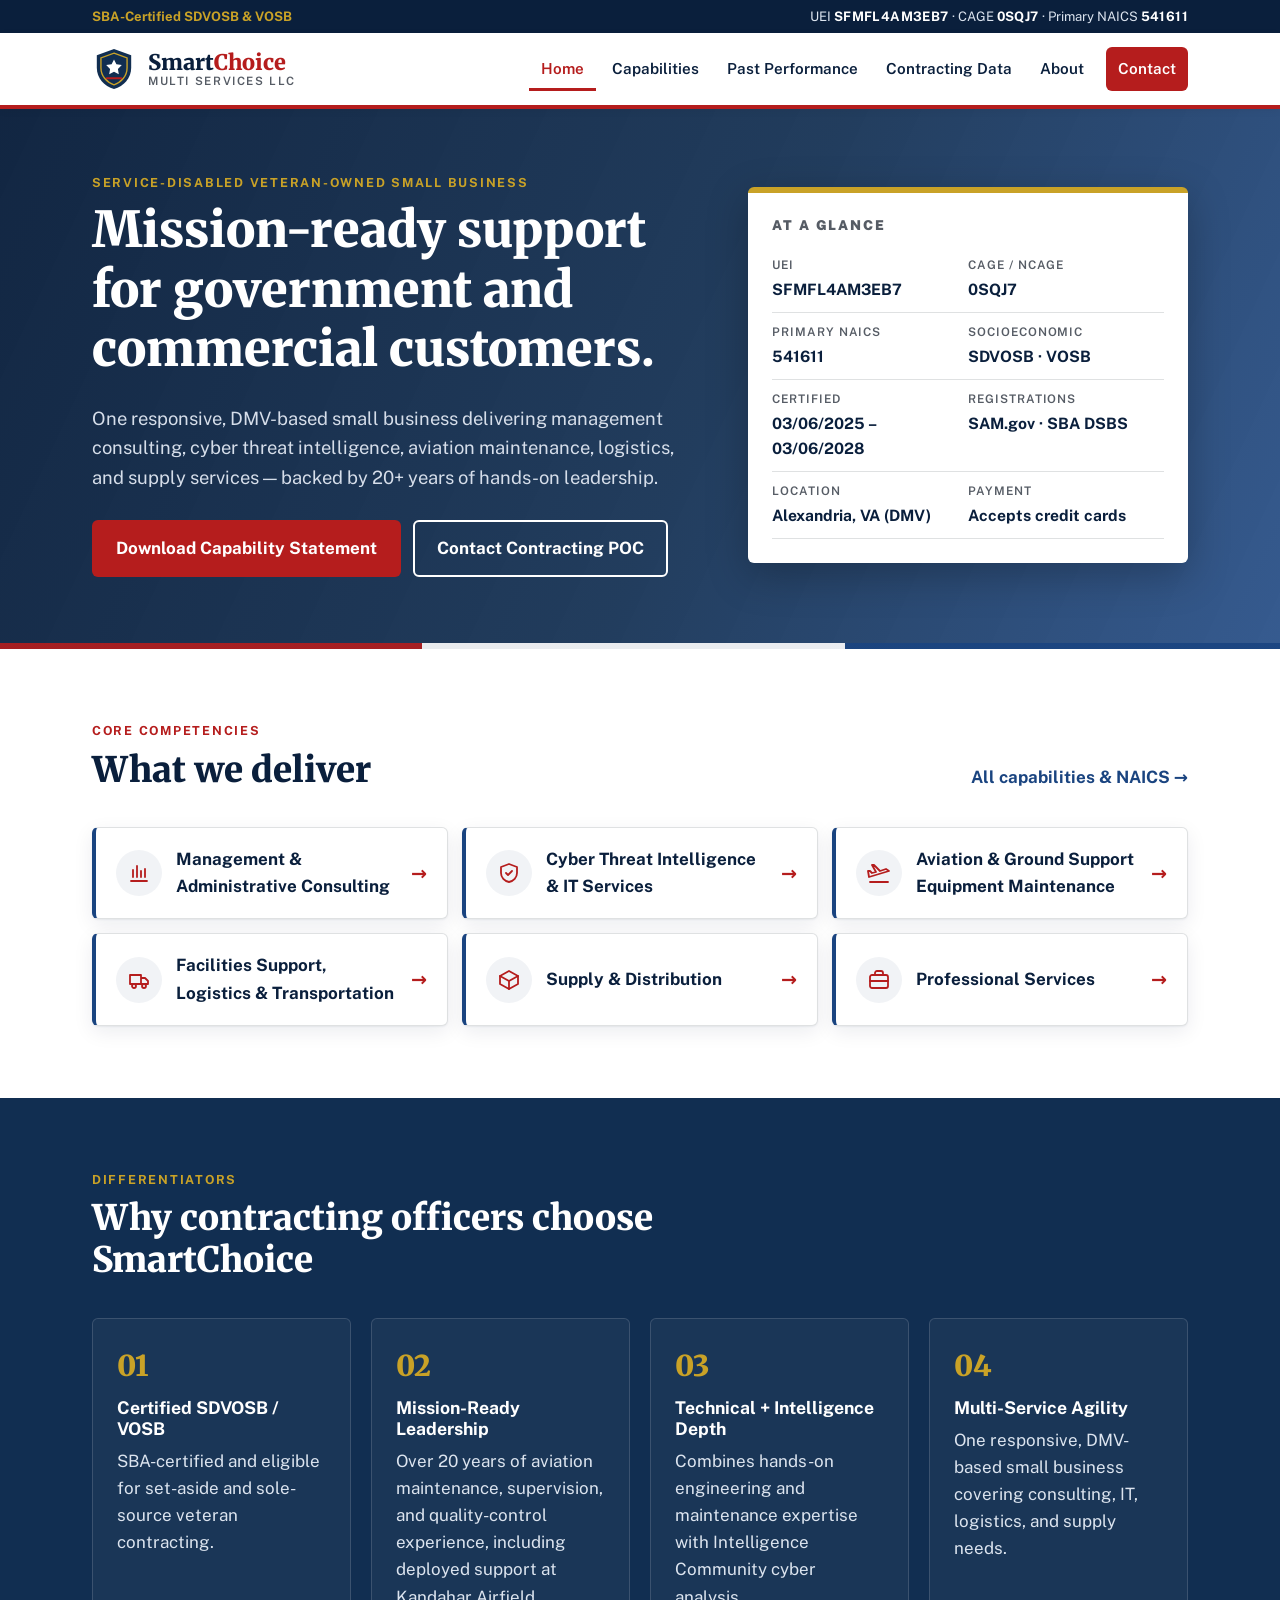
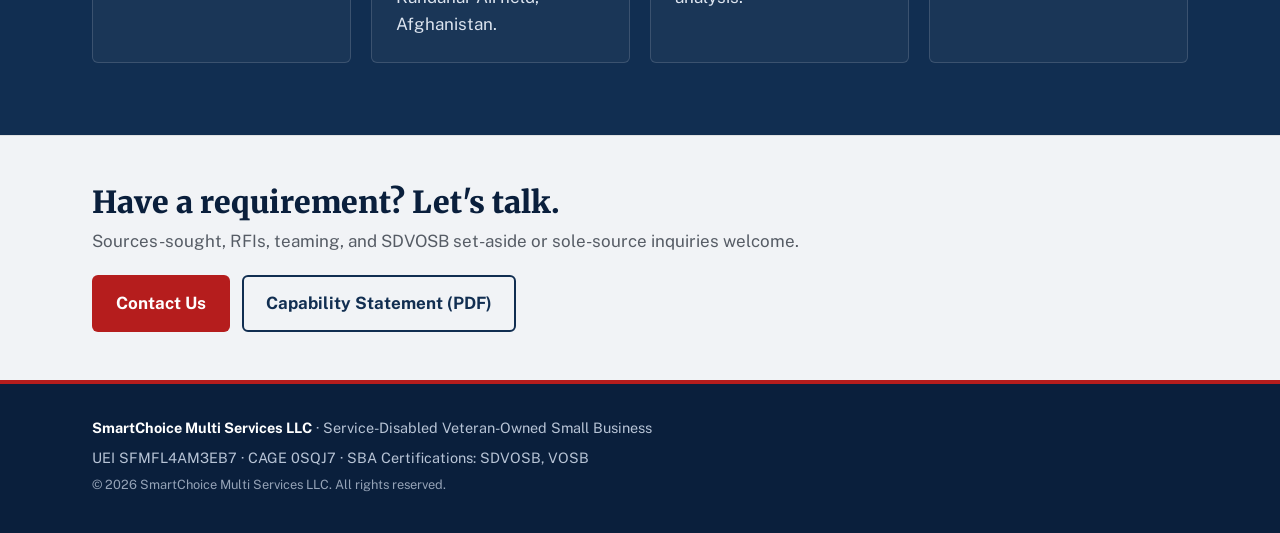
==== index.html @ df2dfa2a "Initial commit" ====
<!doctype html>
<html lang="en">
<head>
  <meta charset="utf-8">
  <meta name="viewport" content="width=device-width, initial-scale=1">
  <title>SmartChoice Multi Services LLC | Service-Disabled Veteran-Owned Small Business</title>
  <meta name="description" content="SmartChoice Multi Services LLC is an SBA-certified SDVOSB in Alexandria, Virginia providing management consulting, cyber threat intelligence, aviation maintenance, logistics, and supply services to government and commercial clients. UEI SFMFL4AM3EB7 · CAGE 0SQJ7.">
  <meta name="keywords" content="SDVOSB, VOSB, government contractor, 541611, cyber threat intelligence, aviation maintenance, Alexandria VA, set-aside, sole-source">
  <meta property="og:title" content="SmartChoice Multi Services LLC — SDVOSB">
  <meta property="og:description" content="Consulting, cyber, aviation, logistics and supply services for federal, state and commercial clients.">
  <meta property="og:type" content="website">
  <link rel="icon" href="assets/favicon.svg" type="image/svg+xml">
  <link rel="preconnect" href="https://fonts.googleapis.com">
  <link rel="preconnect" href="https://fonts.gstatic.com" crossorigin>
  <link href="https://fonts.googleapis.com/css2?family=Public+Sans:wght@400;500;600;700;800&family=Merriweather:wght@700;900&display=swap" rel="stylesheet">
  <link rel="stylesheet" href="assets/styles.css">
  <script type="application/ld+json">
  {
    "@context": "https://schema.org",
    "@type": "Organization",
    "name": "SmartChoice Multi Services LLC",
    "description": "Service-Disabled Veteran-Owned Small Business (SDVOSB)",
    "email": "raphael.kimanga@gmail.com",
    "telephone": "+1-785-317-0739",
    "address": {
      "@type": "PostalAddress",
      "streetAddress": "5604 Bismach Dr, Apt 204",
      "addressLocality": "Alexandria",
      "addressRegion": "VA",
      "postalCode": "22312",
      "addressCountry": "US"
    },
    "founder": { "@type": "Person", "name": "Raphael Kimanga" }
  }
  </script>
</head>
<body>
  <a class="skip-link" href="#main">Skip to main content</a>

  <!-- Identifier strip -->
  <div class="id-strip">
    <div class="container id-strip__inner">
      <span><strong>SBA-Certified SDVOSB &amp; VOSB</strong></span>
      <span class="id-strip__codes">UEI <b>SFMFL4AM3EB7</b> <span aria-hidden="true">·</span> CAGE <b>0SQJ7</b> <span aria-hidden="true">·</span> Primary NAICS <b>541611</b></span>
    </div>
  </div>

  <header class="site-header">
    <div class="container header__inner">
      <a class="brand" href="./" aria-label="SmartChoice Multi Services LLC home">
        <img src="assets/favicon.svg" alt="" width="44" height="44">
        <span class="brand__text">
          <span class="brand__name">Smart<span>Choice</span></span>
          <span class="brand__sub">Multi Services LLC</span>
        </span>
      </a>
      <button class="nav-toggle" aria-expanded="false" aria-controls="primary-nav">
        <span class="nav-toggle__bar"></span><span class="sr-only">Menu</span>
      </button>
      <nav id="primary-nav" class="nav" aria-label="Primary">
        <ul>
          <li><a href="./" aria-current="page">Home</a></li>
          <li><a href="capabilities.html">Capabilities</a></li>
          <li><a href="past-performance.html">Past Performance</a></li>
          <li><a href="contracting.html">Contracting Data</a></li>
          <li><a href="about.html">About</a></li>
          <li><a class="nav__cta" href="contact.html">Contact</a></li>
        </ul>
      </nav>
    </div>
  </header>

    <!-- Hero -->
    <section class="hero" id="top">
      <div class="container hero__grid">
        <div class="hero__copy">
          <p class="eyebrow">Service-Disabled Veteran-Owned Small Business</p>
          <h1>Mission-ready support for government and commercial customers.</h1>
          <p class="lead">One responsive, DMV-based small business delivering management consulting, cyber threat intelligence, aviation maintenance, logistics, and supply services — backed by 20+ years of hands-on leadership.</p>
          <div class="hero__actions">
            <a class="btn btn--primary" href="assets/SmartChoice_Capability_Statement.pdf" download>Download Capability Statement</a>
            <a class="btn btn--ghost" href="contact.html">Contact Contracting POC</a>
          </div>
        </div>
        <aside class="quickfacts" aria-labelledby="qf-title">
          <h2 id="qf-title">At a Glance</h2>
          <dl>
            <div><dt>UEI</dt><dd>SFMFL4AM3EB7</dd></div>
            <div><dt>CAGE / NCAGE</dt><dd>0SQJ7</dd></div>
            <div><dt>Primary NAICS</dt><dd>541611</dd></div>
            <div><dt>Socioeconomic</dt><dd>SDVOSB · VOSB</dd></div>
            <div><dt>Certified</dt><dd>03/06/2025 – 03/06/2028</dd></div>
            <div><dt>Registrations</dt><dd>SAM.gov · SBA DSBS</dd></div>
            <div><dt>Location</dt><dd>Alexandria, VA (DMV)</dd></div>
            <div><dt>Payment</dt><dd>Accepts credit cards</dd></div>
          </dl>
        </aside>
      </div>
    </section>

    <!-- Capabilities overview -->
    <section class="section" aria-labelledby="cap-title">
      <div class="container">
        <header class="section__head section__head--row">
          <div>
            <p class="eyebrow">Core Competencies</p>
            <h2 id="cap-title">What we deliver</h2>
          </div>
          <a class="link-arrow" href="capabilities.html">All capabilities &amp; NAICS &rarr;</a>
        </header>
        <div class="tiles">
          <a class="tile" href="capabilities.html#consulting">
            <div class="card__icon" aria-hidden="true"><svg viewBox="0 0 24 24"><path d="M4 20h16M6 16V9m4 7V5m4 11v-6m4 6V8"/></svg></div>
            <span>Management &amp; Administrative Consulting</span>
            <span class="tile__arrow" aria-hidden="true">&rarr;</span>
          </a>
          <a class="tile" href="capabilities.html#cyber">
            <div class="card__icon" aria-hidden="true"><svg viewBox="0 0 24 24"><path d="M12 3l8 3v6c0 4.5-3.4 8.1-8 9-4.6-.9-8-4.5-8-9V6l8-3z"/><path d="M9 12l2 2 4-4"/></svg></div>
            <span>Cyber Threat Intelligence &amp; IT Services</span>
            <span class="tile__arrow" aria-hidden="true">&rarr;</span>
          </a>
          <a class="tile" href="capabilities.html#aviation">
            <div class="card__icon" aria-hidden="true"><svg viewBox="0 0 24 24"><path d="M2 16l20-6-3-2-6 2-6-6H5l4 7-4 1-2-2H1z"/><path d="M3 21h18"/></svg></div>
            <span>Aviation &amp; Ground Support Equipment Maintenance</span>
            <span class="tile__arrow" aria-hidden="true">&rarr;</span>
          </a>
          <a class="tile" href="capabilities.html#logistics">
            <div class="card__icon" aria-hidden="true"><svg viewBox="0 0 24 24"><path d="M3 7h11v9H3zM14 10h4l3 3v3h-7z"/><circle cx="7" cy="18" r="2"/><circle cx="17" cy="18" r="2"/></svg></div>
            <span>Facilities Support, Logistics &amp; Transportation</span>
            <span class="tile__arrow" aria-hidden="true">&rarr;</span>
          </a>
          <a class="tile" href="capabilities.html#supply">
            <div class="card__icon" aria-hidden="true"><svg viewBox="0 0 24 24"><path d="M3 8l9-5 9 5v8l-9 5-9-5z"/><path d="M3 8l9 5 9-5M12 13v8"/></svg></div>
            <span>Supply &amp; Distribution</span>
            <span class="tile__arrow" aria-hidden="true">&rarr;</span>
          </a>
          <a class="tile" href="capabilities.html#professional">
            <div class="card__icon" aria-hidden="true"><svg viewBox="0 0 24 24"><path d="M8 7V5a2 2 0 012-2h4a2 2 0 012 2v2"/><rect x="3" y="7" width="18" height="13" rx="2"/><path d="M3 13h18"/></svg></div>
            <span>Professional Services</span>
            <span class="tile__arrow" aria-hidden="true">&rarr;</span>
          </a>
        </div>
      </div>
    </section>

    <!-- Differentiators -->
    <section class="section section--navy" id="differentiators" aria-labelledby="diff-title">
      <div class="container">
        <header class="section__head">
          <p class="eyebrow eyebrow--light">Differentiators</p>
          <h2 id="diff-title">Why contracting officers choose SmartChoice</h2>
        </header>
        <ol class="diffs">
          <li>
            <h3>Certified SDVOSB / VOSB</h3>
            <p>SBA-certified and eligible for set-aside and sole-source veteran contracting.</p>
          </li>
          <li>
            <h3>Mission-Ready Leadership</h3>
            <p>Over 20 years of aviation maintenance, supervision, and quality-control experience, including deployed support at Kandahar Airfield, Afghanistan.</p>
          </li>
          <li>
            <h3>Technical + Intelligence Depth</h3>
            <p>Combines hands-on engineering and maintenance expertise with Intelligence Community cyber analysis.</p>
          </li>
          <li>
            <h3>Multi-Service Agility</h3>
            <p>One responsive, DMV-based small business covering consulting, IT, logistics, and supply needs.</p>
          </li>
        </ol>
      </div>
    </section>

    <!-- Call to action -->
    <section class="cta-band">
      <div class="container cta-band__inner">
        <div>
          <h2>Have a requirement? Let's talk.</h2>
          <p>Sources-sought, RFIs, teaming, and SDVOSB set-aside or sole-source inquiries welcome.</p>
        </div>
        <div class="cta-band__actions">
          <a class="btn btn--primary" href="contact.html">Contact Us</a>
          <a class="btn btn--outline" href="assets/SmartChoice_Capability_Statement.pdf" download>Capability Statement (PDF)</a>
        </div>
      </div>
    </section>


  <footer class="site-footer">
    <div class="container footer__inner">
      <p><strong>SmartChoice Multi Services LLC</strong> · Service-Disabled Veteran-Owned Small Business</p>
      <p>UEI SFMFL4AM3EB7 · CAGE 0SQJ7 · SBA Certifications: SDVOSB, VOSB</p>
      <p class="footer__small">&copy; <span id="year">2026</span> SmartChoice Multi Services LLC. All rights reserved.</p>
    </div>
  </footer>

  <script src="assets/main.js" defer></script>
</body>
</html>
---- assets/styles.css ----
/* SmartChoice Multi Services LLC — site styles */
:root {
  --navy-900: #0a1f3c;
  --navy-800: #112e51;
  --navy-700: #1a4480;
  --red: #b51d1d;
  --red-dark: #8b1414;
  --gold: #c9a227;
  --ink: #1b1b1b;
  --muted: #565c65;
  --line: #dfe1e2;
  --tint: #f1f3f6;
  --white: #ffffff;
  --radius: 6px;
  --shadow: 0 1px 2px rgba(10,31,60,.06), 0 6px 20px rgba(10,31,60,.08);
  --max: 1160px;
}

*, *::before, *::after { box-sizing: border-box; }
html { scroll-behavior: smooth; scroll-padding-top: 84px; }
body {
  margin: 0;
  font-family: "Public Sans", system-ui, -apple-system, "Segoe UI", Roboto, sans-serif;
  color: var(--ink);
  background: var(--white);
  line-height: 1.6;
  font-size: 17px;
  -webkit-font-smoothing: antialiased;
}
img { max-width: 100%; display: block; }
a { color: var(--navy-700); }
a:hover { color: var(--red); }
h1, h2, h3 { line-height: 1.2; margin: 0 0 .5em; color: var(--navy-900); }
h1, h2 { font-family: "Merriweather", Georgia, serif; font-weight: 900; }
h2 { font-size: clamp(1.6rem, 3vw, 2.2rem); }
h3 { font-size: 1.1rem; font-weight: 700; }
p { margin: 0 0 1em; }

.container { max-width: var(--max); margin: 0 auto; padding: 0 16px; }
@media (min-width: 720px) { .container { padding: 0 32px; } }

.sr-only { position: absolute; width: 1px; height: 1px; overflow: hidden; clip: rect(0 0 0 0); white-space: nowrap; }
.skip-link { position: absolute; left: -999px; top: 8px; background: var(--gold); color: var(--navy-900); padding: 8px 14px; z-index: 100; font-weight: 700; }
.skip-link:focus { left: 8px; }
:focus-visible { outline: 3px solid var(--gold); outline-offset: 2px; }

/* Identifier strip */
.id-strip { background: var(--navy-900); color: #dce4ef; font-size: .82rem; }
.id-strip__inner { display: flex; flex-wrap: wrap; gap: 4px 20px; justify-content: space-between; padding-top: 6px; padding-bottom: 6px; }
.id-strip b { color: var(--white); letter-spacing: .03em; }
.id-strip strong { color: var(--gold); }

/* Header */
.site-header { position: sticky; top: 0; z-index: 50; background: var(--white); border-bottom: 4px solid var(--red); box-shadow: 0 2px 8px rgba(0,0,0,.05); }
.header__inner { display: flex; align-items: center; justify-content: space-between; min-height: 72px; }
.brand { display: flex; align-items: center; gap: 12px; text-decoration: none; }
.brand__text { display: flex; flex-direction: column; line-height: 1.1; }
.brand__name { font-family: "Merriweather", Georgia, serif; font-weight: 900; font-size: 1.35rem; color: var(--navy-900); }
.brand__name span { color: var(--red); }
.brand__sub { font-size: .72rem; letter-spacing: .14em; text-transform: uppercase; color: var(--muted); font-weight: 600; }

.nav ul { list-style: none; margin: 0; padding: 0; display: flex; gap: 4px; align-items: center; }
.nav a { display: block; padding: 10px 12px; text-decoration: none; color: var(--navy-900); font-weight: 600; font-size: .95rem; border-radius: var(--radius); }
.nav a:hover { background: var(--tint); color: var(--navy-700); }
.nav .nav__cta { background: var(--red); color: var(--white); margin-left: 6px; }
.nav .nav__cta:hover { background: var(--red-dark); color: var(--white); }

.nav-toggle { display: none; background: none; border: 0; padding: 12px; cursor: pointer; }
.nav-toggle__bar, .nav-toggle__bar::before, .nav-toggle__bar::after { display: block; width: 24px; height: 2px; background: var(--navy-900); position: relative; transition: transform .2s; }
.nav-toggle__bar::before, .nav-toggle__bar::after { content: ""; position: absolute; left: 0; }
.nav-toggle__bar::before { top: -7px; }
.nav-toggle__bar::after { top: 7px; }

@media (max-width: 920px) {
  .nav-toggle { display: block; }
  .nav { position: absolute; top: 100%; left: 0; right: 0; background: var(--white); border-bottom: 4px solid var(--red); display: none; }
  .nav.is-open { display: block; }
  .nav ul { flex-direction: column; align-items: stretch; padding: 8px 16px 16px; }
  .nav .nav__cta { margin: 8px 0 0; text-align: center; }
}

/* Buttons */
.btn { display: inline-block; padding: 13px 22px; border-radius: var(--radius); font-weight: 700; text-decoration: none; border: 2px solid transparent; transition: background .15s, color .15s; }
.btn--primary { background: var(--red); color: var(--white); }
.btn--primary:hover { background: var(--red-dark); color: var(--white); }
.btn--ghost { border-color: var(--white); color: var(--white); }
.btn--ghost:hover { background: var(--white); color: var(--navy-900); }
.btn--light { background: var(--white); color: var(--navy-900); }
.btn--light:hover { background: var(--gold); color: var(--navy-900); }

/* Eyebrow */
.eyebrow { text-transform: uppercase; letter-spacing: .14em; font-size: .78rem; font-weight: 700; color: var(--red); margin-bottom: .6em; }
.eyebrow--light { color: var(--gold); }

/* Hero */
.hero {
  background:
    linear-gradient(115deg, rgba(10,31,60,.97) 0%, rgba(17,46,81,.93) 55%, rgba(26,68,128,.88) 100%),
    repeating-linear-gradient(45deg, transparent 0 22px, rgba(255,255,255,.03) 22px 23px);
  color: var(--white);
  padding: 64px 0 72px;
  position: relative;
}
.hero::after { content: ""; position: absolute; left: 0; right: 0; bottom: 0; height: 6px; background: linear-gradient(90deg, var(--red) 0 33%, var(--white) 33% 66%, var(--navy-700) 66%); opacity: .9; }
.hero__grid { display: grid; gap: 40px; align-items: center; }
@media (min-width: 920px) { .hero__grid { grid-template-columns: 1.4fr 1fr; } }
.hero h1 { color: var(--white); font-size: clamp(2rem, 4.4vw, 3.1rem); }
.hero .eyebrow { color: var(--gold); }
.lead { font-size: 1.15rem; color: #d6deea; max-width: 40em; }
.hero__actions { display: flex; flex-wrap: wrap; gap: 12px; margin-top: 28px; }

.quickfacts { background: var(--white); color: var(--ink); border-radius: var(--radius); padding: 24px; box-shadow: 0 12px 40px rgba(0,0,0,.25); border-top: 6px solid var(--gold); }
.quickfacts h2 { font-family: "Public Sans", sans-serif; font-size: .85rem; text-transform: uppercase; letter-spacing: .14em; color: var(--muted); margin-bottom: 12px; }
.quickfacts dl { margin: 0; display: grid; grid-template-columns: 1fr 1fr; gap: 0; }
.quickfacts dl div { padding: 10px 0; border-bottom: 1px solid var(--line); }
.quickfacts dl div:nth-child(odd) { padding-right: 12px; }
.quickfacts dt { font-size: .74rem; text-transform: uppercase; letter-spacing: .08em; color: var(--muted); font-weight: 600; }
.quickfacts dd { margin: 2px 0 0; font-weight: 700; color: var(--navy-900); font-size: .98rem; }

/* Sections */
.section { padding: 72px 0; }
.section--tint { background: var(--tint); }
.section--navy { background: var(--navy-800); color: #dce4ef; }
.section--navy h2, .section--navy h3 { color: var(--white); }
.section__head { margin-bottom: 36px; max-width: 46em; }

/* Cards */
.cards { display: grid; gap: 20px; grid-template-columns: repeat(auto-fill, minmax(min(100%, 320px), 1fr)); }
.card { background: var(--white); border: 1px solid var(--line); border-radius: var(--radius); padding: 26px; box-shadow: var(--shadow); display: flex; flex-direction: column; border-top: 4px solid var(--navy-700); }
.card p { color: var(--muted); font-size: .97rem; }
.card__icon { width: 46px; height: 46px; border-radius: 50%; background: var(--tint); display: grid; place-items: center; margin-bottom: 14px; }
.card__icon svg { width: 24px; height: 24px; fill: none; stroke: var(--red); stroke-width: 1.8; stroke-linecap: round; stroke-linejoin: round; }
.card__codes { margin-top: auto; margin-bottom: 0; padding-top: 12px; border-top: 1px dashed var(--line); font-size: .82rem !important; font-weight: 600; color: var(--navy-700) !important; letter-spacing: .02em; }

/* Differentiators */
.diffs { list-style: none; margin: 0; padding: 0; display: grid; gap: 20px; grid-template-columns: repeat(auto-fit, minmax(min(100%, 240px), 1fr)); counter-reset: d; }
.diffs li { counter-increment: d; padding: 24px; border: 1px solid rgba(255,255,255,.14); border-radius: var(--radius); background: rgba(255,255,255,.04); }
.diffs li::before { content: "0" counter(d); display: block; font-family: "Merriweather", serif; font-weight: 900; font-size: 1.8rem; color: var(--gold); margin-bottom: 8px; }
.diffs p { margin: 0; }

/* Timeline */
.timeline { list-style: none; margin: 0; padding: 0; position: relative; }
.timeline::before { content: ""; position: absolute; left: 7px; top: 6px; bottom: 6px; width: 2px; background: var(--line); }
.timeline li { position: relative; padding: 0 0 32px 36px; display: grid; gap: 4px; }
.timeline li::before { content: ""; position: absolute; left: 0; top: 6px; width: 16px; height: 16px; border-radius: 50%; background: var(--white); border: 4px solid var(--red); }
.timeline__date { font-weight: 700; font-size: .85rem; color: var(--red); text-transform: uppercase; letter-spacing: .06em; }
.timeline__org { font-weight: 600; color: var(--navy-700); margin-bottom: .4em; }
.timeline__body p:last-child { color: var(--muted); margin: 0; }
@media (min-width: 760px) {
  .timeline::before { left: 207px; }
  .timeline li { grid-template-columns: 180px 1fr; gap: 48px; padding-left: 0; }
  .timeline li::before { left: 200px; }
  .timeline__date { text-align: right; padding-top: 2px; }
}

/* Contracting */
.readiness { display: grid; gap: 24px; margin-bottom: 40px; }
@media (min-width: 860px) { .readiness { grid-template-columns: 1.5fr 1fr; align-items: start; } }
.checklist { list-style: none; margin: 0; padding: 0; display: grid; gap: 10px; }
.checklist li { background: var(--white); border: 1px solid var(--line); border-left: 4px solid var(--navy-700); padding: 12px 16px 12px 44px; border-radius: var(--radius); position: relative; font-weight: 600; }
.checklist li::before { content: ""; position: absolute; left: 16px; top: 50%; width: 14px; height: 8px; border-left: 3px solid var(--red); border-bottom: 3px solid var(--red); transform: translateY(-70%) rotate(-45deg); }
.checklist span { font-weight: 400; color: var(--muted); }
.ids { margin: 0; background: var(--navy-800); color: var(--white); padding: 20px 24px; border-radius: var(--radius); display: grid; gap: 14px; }
.ids dt { font-size: .74rem; text-transform: uppercase; letter-spacing: .12em; color: var(--gold); font-weight: 700; }
.ids dd { margin: 2px 0 0; display: flex; align-items: center; gap: 12px; }
.ids code { font-family: ui-monospace, "SFMono-Regular", Menlo, Consolas, monospace; font-size: 1.35rem; font-weight: 700; letter-spacing: .06em; }
.copy { background: transparent; border: 1px solid rgba(255,255,255,.4); color: var(--white); border-radius: 4px; padding: 3px 10px; font: inherit; font-size: .78rem; cursor: pointer; }
.copy:hover { background: var(--white); color: var(--navy-900); }

.codes { display: grid; gap: 28px; }
@media (min-width: 960px) { .codes { grid-template-columns: 1fr 1fr; } }
.codes table { width: 100%; border-collapse: collapse; background: var(--white); border: 1px solid var(--line); border-radius: var(--radius); overflow: hidden; font-size: .95rem; }
.codes th, .codes td { text-align: left; padding: 12px 14px; border-bottom: 1px solid var(--line); vertical-align: top; }
.codes thead th { background: var(--navy-900); color: var(--white); font-size: .78rem; text-transform: uppercase; letter-spacing: .1em; }
.codes tbody th { width: 38%; color: var(--navy-900); font-weight: 600; }
.tag { display: inline-block; font-family: ui-monospace, Menlo, Consolas, monospace; font-size: .82rem; font-weight: 700; background: var(--tint); color: var(--navy-800); border: 1px solid var(--line); border-radius: 4px; padding: 2px 7px; margin: 2px 4px 2px 0; }
.tag--primary { background: var(--red); color: var(--white); border-color: var(--red); }

/* About */
.about { display: grid; gap: 40px; align-items: start; }
@media (min-width: 860px) { .about { grid-template-columns: 1.6fr 1fr; } }
.about > div:first-child p { font-size: 1.08rem; color: var(--muted); }
.leader { border: 1px solid var(--line); border-radius: var(--radius); padding: 28px; box-shadow: var(--shadow); border-top: 6px solid var(--red); }
.leader__mono { width: 64px; height: 64px; border-radius: 50%; background: var(--navy-800); color: var(--gold); display: grid; place-items: center; font-family: "Merriweather", serif; font-weight: 900; font-size: 1.3rem; margin-bottom: 14px; }
.leader h3 { margin-bottom: 2px; font-size: 1.25rem; }
.leader__role { color: var(--red); font-weight: 600; }
.leader ul { margin: 0; padding-left: 1.1em; color: var(--muted); }

/* Contact */
.contact { display: grid; gap: 32px; align-items: center; }
@media (min-width: 860px) { .contact { grid-template-columns: 1.2fr 1fr; } }
.contact__card { font-style: normal; background: var(--white); color: var(--ink); border-radius: var(--radius); padding: 28px; border-left: 6px solid var(--gold); }
.contact__card p { margin: 0 0 14px; }
.contact__card p:last-child { margin: 0; }
.contact__name { font-weight: 700; font-size: 1.2rem; color: var(--navy-900); }
.contact__name span { font-weight: 500; font-size: .95rem; color: var(--muted); }
.label { display: block; font-size: .72rem; text-transform: uppercase; letter-spacing: .12em; color: var(--muted); font-weight: 700; }
.contact__card a { font-weight: 600; word-break: break-word; }

/* Footer */
.site-footer { background: var(--navy-900); color: #b8c4d6; padding: 32px 0; font-size: .9rem; border-top: 4px solid var(--red); }
.site-footer strong { color: var(--white); }
.footer__inner p { margin: 0 0 6px; }
.footer__small { font-size: .8rem; opacity: .8; }

@media print {
  .site-header, .id-strip, .hero__actions, .nav-toggle, .copy { display: none !important; }
  .section, .hero { padding: 24px 0; }
  .hero, .section--navy { background: none !important; color: #000; }
  .hero h1, .section--navy h2, .section--navy h3 { color: #000; }
}

/* ---------- Multi-page additions ---------- */
.nav a[aria-current="page"]:not(.nav__cta) { color: var(--red); box-shadow: inset 0 -3px 0 var(--red); border-radius: 0; }
.nav .nav__cta[aria-current="page"] { background: var(--navy-800); }

.page-banner {
  background:
    linear-gradient(115deg, rgba(10,31,60,.97) 0%, rgba(17,46,81,.93) 60%, rgba(26,68,128,.88) 100%),
    repeating-linear-gradient(45deg, transparent 0 22px, rgba(255,255,255,.03) 22px 23px);
  color: #d6deea; padding: 40px 0 44px; position: relative;
}
.page-banner::after { content: ""; position: absolute; left: 0; right: 0; bottom: 0; height: 6px; background: linear-gradient(90deg, var(--red) 0 33%, var(--white) 33% 66%, var(--navy-700) 66%); opacity: .9; }
.page-banner h1 { color: var(--white); font-size: clamp(1.9rem, 4vw, 2.7rem); margin-bottom: .3em; }
.page-banner__sub { font-size: 1.1rem; max-width: 42em; margin: 0; }
.crumbs { font-size: .85rem; margin-bottom: 18px; color: #9fb0c8; }
.crumbs a { color: #dce4ef; }
.crumbs a:hover { color: var(--gold); }

.section__head--row { display: flex; flex-wrap: wrap; justify-content: space-between; align-items: flex-end; gap: 12px 24px; max-width: none; }
.section__head--row h2 { margin-bottom: 0; }
.link-arrow { font-weight: 700; text-decoration: none; }

.tiles { display: grid; gap: 14px; grid-template-columns: repeat(auto-fill, minmax(min(100%, 330px), 1fr)); }
.tile { display: flex; align-items: center; gap: 14px; padding: 18px 20px; border: 1px solid var(--line); border-left: 4px solid var(--navy-700); border-radius: var(--radius); background: var(--white); text-decoration: none; color: var(--navy-900); font-weight: 700; box-shadow: var(--shadow); transition: border-color .15s, transform .15s; }
.tile .card__icon { margin: 0; flex: none; }
.tile span:nth-of-type(1) { flex: 1; }
.tile__arrow { color: var(--red); font-size: 1.2rem; transition: transform .15s; }
.tile:hover { border-left-color: var(--red); color: var(--navy-900); transform: translateY(-2px); }
.tile:hover .tile__arrow { transform: translateX(4px); }

.cta-band { background: var(--tint); border-top: 1px solid var(--line); padding: 48px 0; }
.cta-band__inner { display: flex; flex-wrap: wrap; align-items: center; justify-content: space-between; gap: 20px 40px; }
.cta-band h2 { margin-bottom: .25em; font-size: clamp(1.4rem, 2.6vw, 1.9rem); }
.cta-band p { margin: 0; color: var(--muted); }
.cta-band__actions { display: flex; flex-wrap: wrap; gap: 12px; }
.btn--outline { border-color: var(--navy-800); color: var(--navy-800); }
.btn--outline:hover { background: var(--navy-800); color: var(--white); }

.card:target { outline: 3px solid var(--gold); outline-offset: 3px; }
.section:not(.section--navy) .contact__card { border: 1px solid var(--line); border-left: 6px solid var(--gold); box-shadow: var(--shadow); }
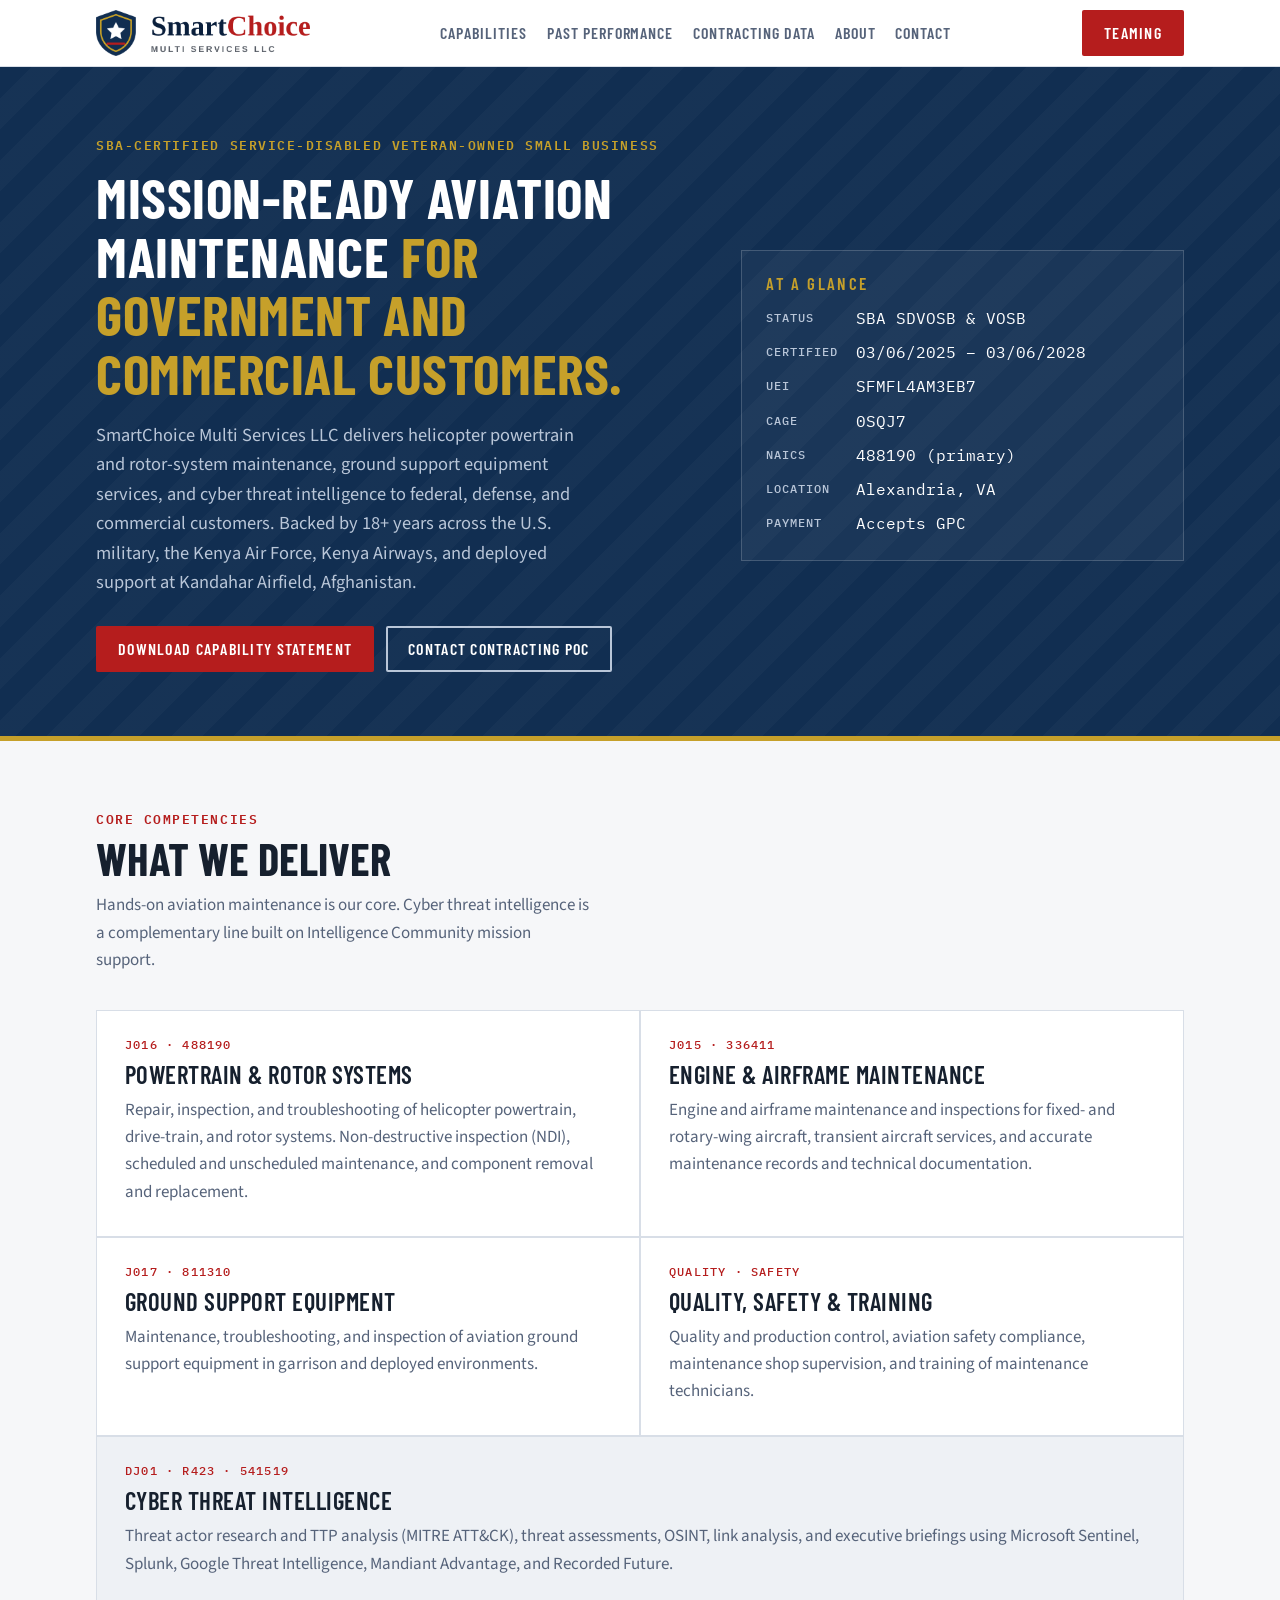
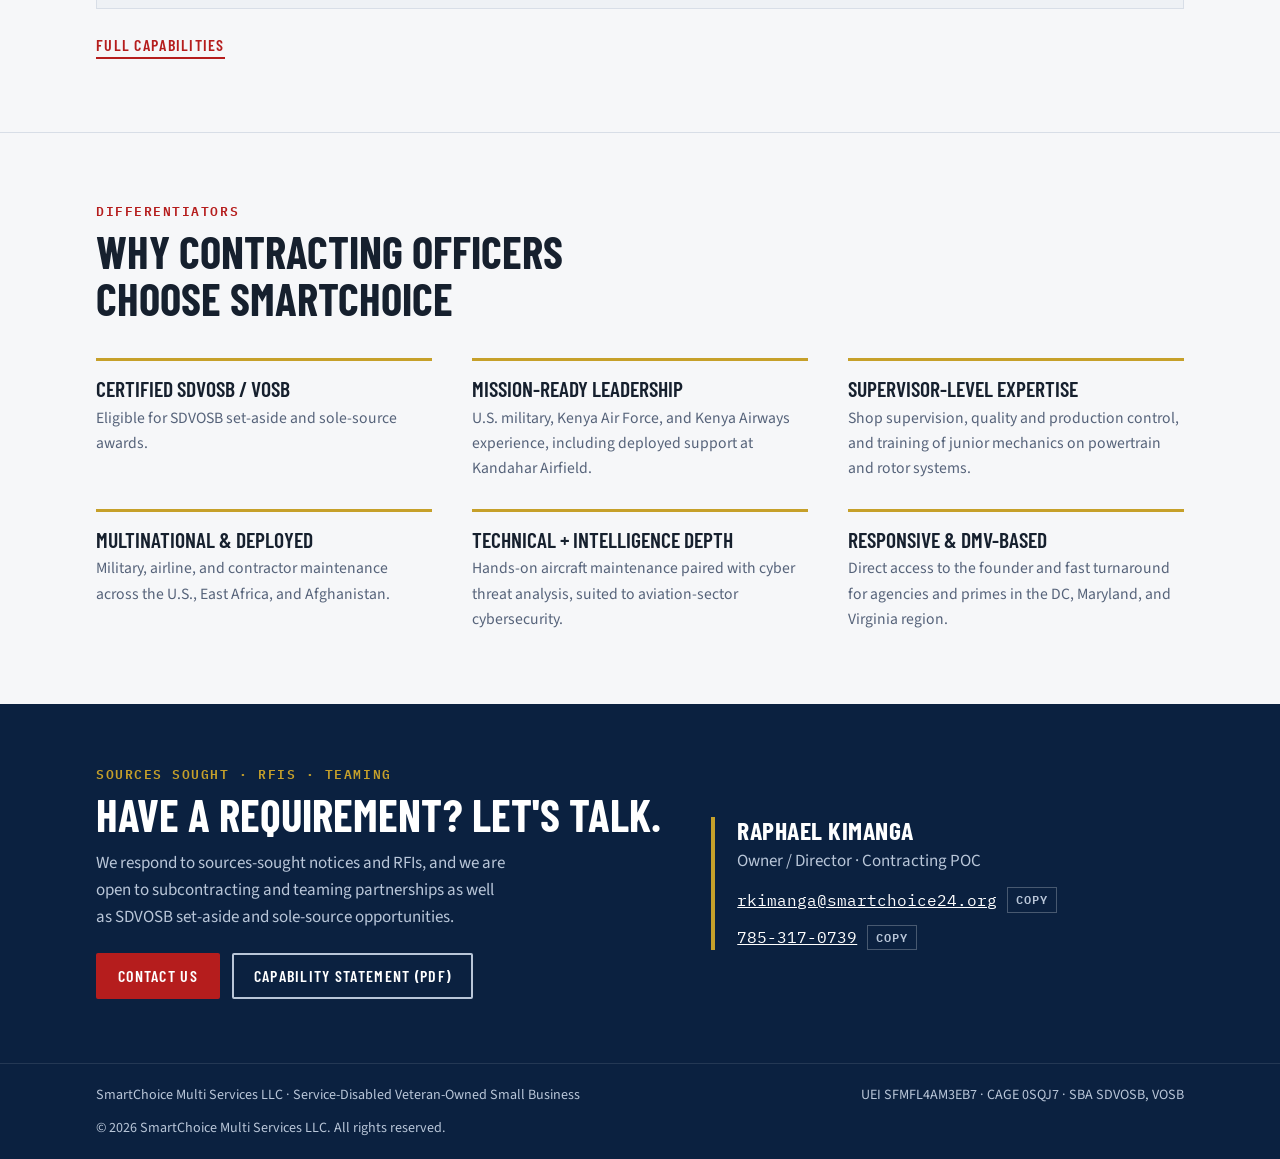
==== commit d2753961: "changes web changes web" ====
--- a/index.html
+++ b/index.html
@@ -1,199 +1,286 @@
 <!doctype html>
 <html lang="en">
 <head>
-  <meta charset="utf-8">
-  <meta name="viewport" content="width=device-width, initial-scale=1">
-  <title>SmartChoice Multi Services LLC | Service-Disabled Veteran-Owned Small Business</title>
-  <meta name="description" content="SmartChoice Multi Services LLC is an SBA-certified SDVOSB in Alexandria, Virginia providing management consulting, cyber threat intelligence, aviation maintenance, logistics, and supply services to government and commercial clients. UEI SFMFL4AM3EB7 · CAGE 0SQJ7.">
-  <meta name="keywords" content="SDVOSB, VOSB, government contractor, 541611, cyber threat intelligence, aviation maintenance, Alexandria VA, set-aside, sole-source">
-  <meta property="og:title" content="SmartChoice Multi Services LLC — SDVOSB">
-  <meta property="og:description" content="Consulting, cyber, aviation, logistics and supply services for federal, state and commercial clients.">
-  <meta property="og:type" content="website">
-  <link rel="icon" href="assets/favicon.svg" type="image/svg+xml">
-  <link rel="preconnect" href="https://fonts.googleapis.com">
-  <link rel="preconnect" href="https://fonts.gstatic.com" crossorigin>
-  <link href="https://fonts.googleapis.com/css2?family=Public+Sans:wght@400;500;600;700;800&family=Merriweather:wght@700;900&display=swap" rel="stylesheet">
-  <link rel="stylesheet" href="assets/styles.css">
-  <script type="application/ld+json">
-  {
-    "@context": "https://schema.org",
-    "@type": "Organization",
-    "name": "SmartChoice Multi Services LLC",
-    "description": "Service-Disabled Veteran-Owned Small Business (SDVOSB)",
-    "email": "raphael.kimanga@gmail.com",
-    "telephone": "+1-785-317-0739",
-    "address": {
-      "@type": "PostalAddress",
-      "streetAddress": "5604 Bismach Dr, Apt 204",
-      "addressLocality": "Alexandria",
-      "addressRegion": "VA",
-      "postalCode": "22312",
-      "addressCountry": "US"
-    },
-    "founder": { "@type": "Person", "name": "Raphael Kimanga" }
-  }
-  </script>
+<meta charset="utf-8">
+<meta name="viewport" content="width=device-width, initial-scale=1, viewport-fit=cover">
+<title>SmartChoice Multi Services</title>
+<meta name="description" content="SmartChoice Multi Services LLC is an SBA-certified SDVOSB in Alexandria, Virginia, providing rotary-wing aviation maintenance, ground support equipment services, and cyber threat intelligence.">
+<link rel="icon" type="image/png" href="assets/favicon.png">
+<link rel="preconnect" href="https://fonts.googleapis.com">
+<link rel="preconnect" href="https://fonts.gstatic.com" crossorigin>
+<link rel="stylesheet" href="https://fonts.googleapis.com/css2?family=Barlow+Condensed:wght@500;600;700&family=Source+Sans+3:ital,wght@0,400;0,600;0,700;1,400&family=IBM+Plex+Mono:wght@400;500&display=swap">
+<style>
+/* Layout: aircraft data-plate motif. Navy hangar band hero, then a two-column body where
+   contracting data sits on a riveted "spec plate" beside the narrative. */
+:root{
+  --navy:#112E51; --navy-2:#0B2140; --red:#B51D1D; --gold:#C6A02A;
+  --bg:#F6F7F9; --surface:#FFFFFF; --ink:#16202E; --muted:#56637A; --line:#D8DEE7;
+  --plate:#EEF1F5; --on-navy:#FFFFFF; --on-navy-muted:#B9C6D8;
+  --code:#9A1818;
+  --f-display:"Barlow Condensed","Arial Narrow",Arial,sans-serif;
+  --f-body:"Source Sans 3","Segoe UI",Arial,sans-serif;
+  --f-mono:"IBM Plex Mono",ui-monospace,Menlo,Consolas,monospace;
+  --logo-light:block; --logo-dark:none;
+}
+@media (prefers-color-scheme: dark){:root:not([data-theme="light"]){
+  --bg:#0C1522; --surface:#122033; --ink:#E8EDF4; --muted:#9FB0C6; --line:#24364E;
+  --plate:#18293F; --navy:#0E2643; --navy-2:#081A30; --code:#F08A7E; --gold:#D4B24A;
+  --logo-light:none; --logo-dark:block; color-scheme:dark}}
+:root[data-theme="dark"]{
+  --bg:#0C1522; --surface:#122033; --ink:#E8EDF4; --muted:#9FB0C6; --line:#24364E;
+  --plate:#18293F; --navy:#0E2643; --navy-2:#081A30; --code:#F08A7E; --gold:#D4B24A;
+  --logo-light:none; --logo-dark:block; color-scheme:dark}
+
+*{box-sizing:border-box}
+html{scroll-behavior:smooth}
+@media (prefers-reduced-motion:reduce){html{scroll-behavior:auto}}
+body{background:var(--bg);color:var(--ink);font:400 17px/1.6 var(--f-body);margin:0}
+body::before{content:"";position:fixed;inset:0 0 auto;height:env(safe-area-inset-top,0px);z-index:10;background:var(--surface)}
+.wrap{max-width:1120px;margin:0 auto;padding-left:max(16px,env(safe-area-inset-left,0px));padding-right:max(16px,env(safe-area-inset-right,0px))}
+h1,h2,h3{font-family:var(--f-display);text-wrap:balance;margin:0;line-height:1.05}
+a{color:inherit}
+:focus-visible{outline:3px solid var(--gold);outline-offset:2px}
+.eyebrow{font:600 .8rem/1 var(--f-mono);letter-spacing:.12em;text-transform:uppercase;color:var(--red)}
+.code{font-family:var(--f-mono);color:var(--code);font-size:.92em}
+
+/* Header */
+header{position:sticky;top:env(safe-area-inset-top,0px);z-index:9;background:var(--surface);border-bottom:1px solid var(--line)}
+.bar{display:flex;align-items:center;justify-content:space-between;gap:16px;padding-block:10px}
+.brand img{height:46px;width:auto;display:var(--logo-light)}
+.brand img.dark{display:var(--logo-dark)}
+nav ul{display:flex;gap:22px;list-style:none;margin:0;padding:0;font:600 1rem/1 var(--f-display);letter-spacing:.06em;text-transform:uppercase}
+nav a{text-decoration:none;color:var(--muted)}
+nav a:hover{color:var(--ink)}
+.btn{display:inline-flex;align-items:center;gap:8px;font:600 1rem/1 var(--f-display);letter-spacing:.08em;text-transform:uppercase;text-decoration:none;padding:13px 20px;border-radius:2px;border:2px solid transparent}
+.btn-red{background:var(--red);color:#fff}
+.btn-red:hover{background:#951616}
+.btn-ghost{border-color:var(--on-navy-muted);color:var(--on-navy)}
+.btn-ghost:hover{border-color:var(--gold);color:var(--gold)}
+@media (max-width:860px){nav{display:none}}
+
+/* Hero */
+.hero{background:var(--navy);color:var(--on-navy);border-bottom:5px solid var(--gold);position:relative;overflow:hidden}
+.hero::after{content:"";position:absolute;inset:0;background:repeating-linear-gradient(135deg,transparent 0 22px,rgba(255,255,255,.025) 22px 44px);pointer-events:none}
+.hero .wrap{position:relative;z-index:1;display:grid;grid-template-columns:1.35fr 1fr;gap:48px;align-items:center;padding-block:72px 64px}
+.hero .eyebrow{color:var(--gold)}
+.hero h1{font-size:clamp(2.6rem,6vw,4.4rem);font-weight:700;text-transform:uppercase;letter-spacing:.01em;margin:16px 0 18px}
+.hero h1 span{color:var(--gold)}
+.hero p.lede{font-size:1.15rem;color:var(--on-navy-muted);max-width:56ch;margin:0 0 28px}
+.cta{display:flex;flex-wrap:wrap;gap:12px}
+.cert{border:1px solid rgba(255,255,255,.18);background:rgba(255,255,255,.04);padding:24px;min-width:0}
+.cert h2{font-size:1.05rem;letter-spacing:.14em;text-transform:uppercase;color:var(--gold);font-weight:600;margin-bottom:14px}
+.cert dl{display:grid;grid-template-columns:auto 1fr;gap:9px 18px;margin:0;font-size:.98rem}
+.cert dt{font:500 .78rem/1.9 var(--f-mono);letter-spacing:.08em;text-transform:uppercase;color:var(--on-navy-muted)}
+.cert dd{margin:0;font-family:var(--f-mono);font-variant-numeric:tabular-nums;min-width:0;overflow-wrap:anywhere}
+@media (max-width:860px){.hero .wrap{grid-template-columns:1fr;padding-block:48px}}
+
+/* Sections */
+section.block{padding-block:72px}
+section.block + section.block{border-top:1px solid var(--line)}
+.head{display:grid;gap:10px;margin-bottom:36px;max-width:62ch}
+.head h2{font-size:clamp(2rem,4vw,2.8rem);font-weight:700;text-transform:uppercase}
+.head p{margin:0;color:var(--muted)}
+
+.caps{display:grid;grid-template-columns:repeat(2,minmax(0,1fr));gap:2px;background:var(--line);border:1px solid var(--line)}
+.cap{background:var(--surface);padding:28px 28px 30px;display:grid;gap:10px;align-content:start}
+.cap h3{font-size:1.55rem;font-weight:600;text-transform:uppercase;letter-spacing:.02em}
+.cap p{margin:0;color:var(--muted)}
+.cap .tag{font:500 .75rem/1 var(--f-mono);letter-spacing:.1em;text-transform:uppercase;color:var(--red)}
+.cap.secondary{background:var(--plate)}
+.cap.wide{grid-column:1/-1}
+@media (max-width:720px){.caps{grid-template-columns:1fr}}
+
+.why{display:grid;grid-template-columns:repeat(auto-fit,minmax(240px,1fr));gap:28px 40px}
+.why div{border-top:3px solid var(--gold);padding-top:16px}
+.why h3{font-size:1.35rem;text-transform:uppercase;font-weight:600;margin-bottom:6px}
+.why p{margin:0;color:var(--muted);font-size:.98rem}
+
+/* Experience timeline */
+.split{display:grid;grid-template-columns:1.4fr 1fr;gap:56px;align-items:start}
+@media (max-width:900px){.split{grid-template-columns:1fr}}
+.log{list-style:none;margin:0;padding:0;display:grid;gap:0;border-left:2px solid var(--line)}
+.log li{position:relative;padding:0 0 26px 24px;min-width:0}
+.log li::before{content:"";position:absolute;left:-7px;top:6px;width:12px;height:12px;background:var(--surface);border:2px solid var(--navy)}
+:root[data-theme="dark"] .log li::before{border-color:var(--gold)}
+@media (prefers-color-scheme:dark){:root:not([data-theme="light"]) .log li::before{border-color:var(--gold)}}
+.log .when{font:500 .8rem/1 var(--f-mono);letter-spacing:.06em;color:var(--muted);font-variant-numeric:tabular-nums}
+.log h3{font-size:1.3rem;font-weight:600;text-transform:uppercase;margin:6px 0 2px}
+.log .where{font-style:italic;color:var(--muted);margin:0 0 6px}
+.log p{margin:0;font-size:.98rem}
+.note{font-size:.88rem;color:var(--muted);margin-top:6px}
+
+/* Data plate */
+.plate{background:var(--plate);border:1px solid var(--line);padding:26px;position:relative;min-width:0}
+.plate::before,.plate::after{content:"";position:absolute;width:8px;height:8px;border-radius:50%;background:var(--line);top:10px}
+.plate::before{left:10px}.plate::after{right:10px}
+.plate h3{font-size:1.2rem;letter-spacing:.14em;text-transform:uppercase;font-weight:600;color:var(--muted);margin-bottom:16px}
+.rows{display:grid;gap:0}
+.row{display:grid;grid-template-columns:150px 1fr;gap:12px;padding:10px 0;border-top:1px dashed var(--line);min-width:0}
+.row:first-child{border-top:0}
+.row b{font:500 .78rem/1.7 var(--f-mono);letter-spacing:.06em;text-transform:uppercase;color:var(--muted)}
+.row span{min-width:0;overflow-wrap:anywhere}
+@media (max-width:480px){.row{grid-template-columns:1fr;gap:2px}}
+
+.quals{display:flex;flex-wrap:wrap;gap:8px;margin-top:18px}
+.quals span{font:500 .82rem/1 var(--f-mono);padding:8px 10px;border:1px solid var(--line);background:var(--surface)}
+
+/* Contact */
+.contact{background:var(--navy-2);color:var(--on-navy)}
+.contact .wrap{display:grid;grid-template-columns:1.2fr 1fr;gap:48px;padding-block:64px;align-items:center}
+.contact h2{font-size:clamp(2rem,4vw,2.8rem);text-transform:uppercase;font-weight:700;margin:10px 0 12px}
+.contact .eyebrow{color:var(--gold)}
+.contact p{color:var(--on-navy-muted);margin:0 0 22px;max-width:52ch}
+.poc{border-left:4px solid var(--gold);padding-left:22px;display:grid;gap:12px}
+.poc .name{font:700 1.6rem/1 var(--f-display);text-transform:uppercase;letter-spacing:.02em}
+.poc .role{color:var(--on-navy-muted);margin-top:-6px}
+.line{display:flex;flex-wrap:wrap;align-items:center;gap:10px;font-family:var(--f-mono);font-size:.98rem;min-width:0}
+.line a{color:var(--on-navy);overflow-wrap:anywhere}
+.copy{font:600 .72rem/1 var(--f-mono);letter-spacing:.08em;text-transform:uppercase;background:transparent;color:var(--on-navy-muted);border:1px solid rgba(255,255,255,.25);padding:6px 8px;cursor:pointer}
+.copy:hover{color:var(--gold);border-color:var(--gold)}
+@media (max-width:860px){.contact .wrap{grid-template-columns:1fr}}
+
+footer{background:var(--navy-2);color:var(--on-navy-muted);border-top:1px solid rgba(255,255,255,.1);font-size:.88rem}
+footer .wrap{display:flex;flex-wrap:wrap;justify-content:space-between;gap:10px;padding-block:20px}
+
+nav ul{gap:20px;white-space:nowrap}
+.hero h1{font-size:clamp(2.4rem,4.6vw,3.5rem)}
+.why{grid-template-columns:repeat(3,minmax(0,1fr))}
+@media (max-width:900px){.why{grid-template-columns:repeat(2,minmax(0,1fr))}}
+@media (max-width:560px){.why{grid-template-columns:1fr}}
+@media (max-width:1040px){nav{display:none}.mobile-nav{display:block}}
+img{max-width:100%;height:auto}
+[hidden]{display:none!important}
+nav a[aria-current="page"]{color:var(--ink);box-shadow:inset 0 -3px 0 var(--red);padding-bottom:6px}
+.pagehead{background:var(--navy);color:var(--on-navy);border-bottom:5px solid var(--gold);position:relative;overflow:hidden}
+.pagehead::after{content:"";position:absolute;inset:0;background:repeating-linear-gradient(135deg,transparent 0 22px,rgba(255,255,255,.025) 22px 44px);pointer-events:none}
+.pagehead .wrap{position:relative;z-index:1;padding-block:52px 44px;display:grid;gap:12px}
+.pagehead .eyebrow{color:var(--gold)}
+.pagehead h1{font-size:clamp(2.4rem,5vw,3.6rem);font-weight:700;text-transform:uppercase}
+.pagehead p{margin:0;color:var(--on-navy-muted);max-width:62ch;font-size:1.1rem}
+.more{display:inline-block;margin-top:28px;font:600 1rem/1 var(--f-display);letter-spacing:.08em;text-transform:uppercase;color:var(--red);text-decoration:none;border-bottom:2px solid currentColor;padding-bottom:4px}
+.more:hover{color:var(--ink)}
+.prose{max-width:66ch;display:grid;gap:16px}
+.prose p{margin:0}
+.prose h2{font-size:1.7rem;text-transform:uppercase;font-weight:700;margin-top:12px}
+.about-grid{display:grid;grid-template-columns:1.5fr 1fr;gap:56px;align-items:start}
+@media (max-width:900px){.about-grid{grid-template-columns:1fr}}
+.facts{list-style:none;margin:0;padding:0;display:grid;gap:10px}
+.facts li{display:flex;gap:10px;align-items:baseline}
+.facts li::before{content:"";flex:none;width:8px;height:8px;background:var(--gold);transform:translateY(-2px)}
+.mobile-nav{display:none;border-top:1px solid var(--line);overflow-x:auto}
+.mobile-nav ul{display:flex;gap:18px;list-style:none;margin:0;padding-block:10px;font:600 .95rem/1 var(--f-display);letter-spacing:.06em;text-transform:uppercase;white-space:nowrap}
+.mobile-nav a{text-decoration:none;color:var(--muted)}
+.mobile-nav a[aria-current="page"]{color:var(--red)}
+@media (max-width:860px){.mobile-nav{display:block}}
+.steps{display:grid;grid-template-columns:repeat(auto-fit,minmax(220px,1fr));gap:24px 32px;margin-top:8px}
+.steps div{border-top:3px solid var(--gold);padding-top:14px}
+.steps h3{font-size:1.25rem;text-transform:uppercase;font-weight:600;margin-bottom:4px}
+.steps p{margin:0;color:var(--muted);font-size:.98rem}
+</style>
 </head>
 <body>
-  <a class="skip-link" href="#main">Skip to main content</a>
-
-  <!-- Identifier strip -->
-  <div class="id-strip">
-    <div class="container id-strip__inner">
-      <span><strong>SBA-Certified SDVOSB &amp; VOSB</strong></span>
-      <span class="id-strip__codes">UEI <b>SFMFL4AM3EB7</b> <span aria-hidden="true">·</span> CAGE <b>0SQJ7</b> <span aria-hidden="true">·</span> Primary NAICS <b>541611</b></span>
+<header>
+  <div class="wrap bar">
+    <a class="brand" href="index.html" aria-label="SmartChoice Multi Services LLC home">
+      <img src="assets/logo.png" alt="SmartChoice Multi Services LLC" width="213" height="46">
+      <img class="dark" src="assets/logo-dark.png" alt="SmartChoice Multi Services LLC" width="213" height="46">
+    </a>
+    <nav aria-label="Main"><ul><li><a href="capabilities.html">Capabilities</a></li><li><a href="past-performance.html">Past Performance</a></li><li><a href="contracting.html">Contracting Data</a></li><li><a href="about.html">About</a></li><li><a href="contact.html">Contact</a></li></ul></nav>
+    <a class="btn btn-red" href="contact.html">Teaming</a>
+  </div>
+  <div class="mobile-nav"><div class="wrap"><ul><li><a href="capabilities.html">Capabilities</a></li><li><a href="past-performance.html">Past Performance</a></li><li><a href="contracting.html">Contracting Data</a></li><li><a href="about.html">About</a></li><li><a href="contact.html">Contact</a></li></ul></div></div>
+</header>
+<main>
+<section class="hero">
+  <div class="wrap">
+    <div>
+      <div class="eyebrow">SBA-Certified Service-Disabled Veteran-Owned Small Business</div>
+      <h1>Mission-ready aviation maintenance <span>for government and commercial customers.</span></h1>
+      <p class="lede">SmartChoice Multi Services LLC delivers helicopter powertrain and rotor-system maintenance, ground support equipment services, and cyber threat intelligence to federal, defense, and commercial customers. Backed by 18+ years across the U.S. military, the Kenya Air Force, Kenya Airways, and deployed support at Kandahar Airfield, Afghanistan.</p>
+      <div class="cta">
+        <a class="btn btn-red" href="assets/SmartChoice_Capability_Statement.pdf" target="_blank" rel="noopener">Download Capability Statement</a>
+        <a class="btn btn-ghost" href="contact.html">Contact Contracting POC</a>
+      </div>
     </div>
-  </div>
-
-  <header class="site-header">
-    <div class="container header__inner">
-      <a class="brand" href="./" aria-label="SmartChoice Multi Services LLC home">
-        <img src="assets/favicon.svg" alt="" width="44" height="44">
-        <span class="brand__text">
-          <span class="brand__name">Smart<span>Choice</span></span>
-          <span class="brand__sub">Multi Services LLC</span>
-        </span>
-      </a>
-      <button class="nav-toggle" aria-expanded="false" aria-controls="primary-nav">
-        <span class="nav-toggle__bar"></span><span class="sr-only">Menu</span>
-      </button>
-      <nav id="primary-nav" class="nav" aria-label="Primary">
-        <ul>
-          <li><a href="./" aria-current="page">Home</a></li>
-          <li><a href="capabilities.html">Capabilities</a></li>
-          <li><a href="past-performance.html">Past Performance</a></li>
-          <li><a href="contracting.html">Contracting Data</a></li>
-          <li><a href="about.html">About</a></li>
-          <li><a class="nav__cta" href="contact.html">Contact</a></li>
-        </ul>
-      </nav>
+    <aside class="cert" aria-label="Contracting identifiers">
+      <h2>At a Glance</h2>
+      <dl>
+        <dt>Status</dt><dd>SBA SDVOSB &amp; VOSB</dd>
+        <dt>Certified</dt><dd>03/06/2025 &ndash; 03/06/2028</dd>
+        <dt>UEI</dt><dd>SFMFL4AM3EB7</dd>
+        <dt>CAGE</dt><dd>0SQJ7</dd>
+        <dt>NAICS</dt><dd>488190 (primary)</dd>
+        <dt>Location</dt><dd>Alexandria, VA</dd>
+        <dt>Payment</dt><dd>Accepts GPC</dd>
+      </dl>
+    </aside>
+  </div>
+</section>
+<section class="block">
+  <div class="wrap">
+    <div class="head"><div class="eyebrow">Core Competencies</div><h2>What we deliver</h2>
+      <p>Hands-on aviation maintenance is our core. Cyber threat intelligence is a complementary line built on Intelligence Community mission support.</p></div>
+    <div class="caps">
+  <article class="cap"><span class="tag">J016 &middot; 488190</span><h3>Powertrain &amp; Rotor Systems</h3>
+    <p>Repair, inspection, and troubleshooting of helicopter powertrain, drive-train, and rotor systems. Non-destructive inspection (NDI), scheduled and unscheduled maintenance, and component removal and replacement.</p></article>
+  <article class="cap"><span class="tag">J015 &middot; 336411</span><h3>Engine &amp; Airframe Maintenance</h3>
+    <p>Engine and airframe maintenance and inspections for fixed- and rotary-wing aircraft, transient aircraft services, and accurate maintenance records and technical documentation.</p></article>
+  <article class="cap"><span class="tag">J017 &middot; 811310</span><h3>Ground Support Equipment</h3>
+    <p>Maintenance, troubleshooting, and inspection of aviation ground support equipment in garrison and deployed environments.</p></article>
+  <article class="cap"><span class="tag">Quality &middot; Safety</span><h3>Quality, Safety &amp; Training</h3>
+    <p>Quality and production control, aviation safety compliance, maintenance shop supervision, and training of maintenance technicians.</p></article>
+  <article class="cap secondary wide"><span class="tag">DJ01 &middot; R423 &middot; 541519</span><h3>Cyber Threat Intelligence</h3>
+    <p>Threat actor research and TTP analysis (MITRE ATT&amp;CK), threat assessments, OSINT, link analysis, and executive briefings using Microsoft Sentinel, Splunk, Google Threat Intelligence, Mandiant Advantage, and Recorded Future.</p></article>
+</div>
+    <a class="more" href="capabilities.html">Full capabilities</a>
+  </div>
+</section>
+<section class="block">
+  <div class="wrap">
+    <div class="head"><div class="eyebrow">Differentiators</div><h2>Why contracting officers choose SmartChoice</h2></div>
+    <div class="why">
+  <div><h3>Certified SDVOSB / VOSB</h3><p>Eligible for SDVOSB set-aside and sole-source awards.</p></div>
+  <div><h3>Mission-Ready Leadership</h3><p>U.S. military, Kenya Air Force, and Kenya Airways experience, including deployed support at Kandahar Airfield.</p></div>
+  <div><h3>Supervisor-Level Expertise</h3><p>Shop supervision, quality and production control, and training of junior mechanics on powertrain and rotor systems.</p></div>
+  <div><h3>Multinational &amp; Deployed</h3><p>Military, airline, and contractor maintenance across the U.S., East Africa, and Afghanistan.</p></div>
+  <div><h3>Technical + Intelligence Depth</h3><p>Hands-on aircraft maintenance paired with cyber threat analysis, suited to aviation-sector cybersecurity.</p></div>
+  <div><h3>Responsive &amp; DMV-Based</h3><p>Direct access to the founder and fast turnaround for agencies and primes in the DC, Maryland, and Virginia region.</p></div>
+</div>
+  </div>
+</section>
+<section class="contact">
+  <div class="wrap">
+    <div>
+      <div class="eyebrow">Sources Sought &middot; RFIs &middot; Teaming</div>
+      <h2>Have a requirement? Let's talk.</h2>
+      <p>We respond to sources-sought notices and RFIs, and we are open to subcontracting and teaming partnerships as well as SDVOSB set-aside and sole-source opportunities.</p>
+      <div class="cta"><a class="btn btn-red" href="contact.html">Contact Us</a>
+      <a class="btn btn-ghost" href="assets/SmartChoice_Capability_Statement.pdf" target="_blank" rel="noopener">Capability Statement (PDF)</a></div>
     </div>
-  </header>
-
-    <!-- Hero -->
-    <section class="hero" id="top">
-      <div class="container hero__grid">
-        <div class="hero__copy">
-          <p class="eyebrow">Service-Disabled Veteran-Owned Small Business</p>
-          <h1>Mission-ready support for government and commercial customers.</h1>
-          <p class="lead">One responsive, DMV-based small business delivering management consulting, cyber threat intelligence, aviation maintenance, logistics, and supply services — backed by 20+ years of hands-on leadership.</p>
-          <div class="hero__actions">
-            <a class="btn btn--primary" href="assets/SmartChoice_Capability_Statement.pdf" download>Download Capability Statement</a>
-            <a class="btn btn--ghost" href="contact.html">Contact Contracting POC</a>
-          </div>
-        </div>
-        <aside class="quickfacts" aria-labelledby="qf-title">
-          <h2 id="qf-title">At a Glance</h2>
-          <dl>
-            <div><dt>UEI</dt><dd>SFMFL4AM3EB7</dd></div>
-            <div><dt>CAGE / NCAGE</dt><dd>0SQJ7</dd></div>
-            <div><dt>Primary NAICS</dt><dd>541611</dd></div>
-            <div><dt>Socioeconomic</dt><dd>SDVOSB · VOSB</dd></div>
-            <div><dt>Certified</dt><dd>03/06/2025 – 03/06/2028</dd></div>
-            <div><dt>Registrations</dt><dd>SAM.gov · SBA DSBS</dd></div>
-            <div><dt>Location</dt><dd>Alexandria, VA (DMV)</dd></div>
-            <div><dt>Payment</dt><dd>Accepts credit cards</dd></div>
-          </dl>
-        </aside>
-      </div>
-    </section>
-
-    <!-- Capabilities overview -->
-    <section class="section" aria-labelledby="cap-title">
-      <div class="container">
-        <header class="section__head section__head--row">
-          <div>
-            <p class="eyebrow">Core Competencies</p>
-            <h2 id="cap-title">What we deliver</h2>
-          </div>
-          <a class="link-arrow" href="capabilities.html">All capabilities &amp; NAICS &rarr;</a>
-        </header>
-        <div class="tiles">
-          <a class="tile" href="capabilities.html#consulting">
-            <div class="card__icon" aria-hidden="true"><svg viewBox="0 0 24 24"><path d="M4 20h16M6 16V9m4 7V5m4 11v-6m4 6V8"/></svg></div>
-            <span>Management &amp; Administrative Consulting</span>
-            <span class="tile__arrow" aria-hidden="true">&rarr;</span>
-          </a>
-          <a class="tile" href="capabilities.html#cyber">
-            <div class="card__icon" aria-hidden="true"><svg viewBox="0 0 24 24"><path d="M12 3l8 3v6c0 4.5-3.4 8.1-8 9-4.6-.9-8-4.5-8-9V6l8-3z"/><path d="M9 12l2 2 4-4"/></svg></div>
-            <span>Cyber Threat Intelligence &amp; IT Services</span>
-            <span class="tile__arrow" aria-hidden="true">&rarr;</span>
-          </a>
-          <a class="tile" href="capabilities.html#aviation">
-            <div class="card__icon" aria-hidden="true"><svg viewBox="0 0 24 24"><path d="M2 16l20-6-3-2-6 2-6-6H5l4 7-4 1-2-2H1z"/><path d="M3 21h18"/></svg></div>
-            <span>Aviation &amp; Ground Support Equipment Maintenance</span>
-            <span class="tile__arrow" aria-hidden="true">&rarr;</span>
-          </a>
-          <a class="tile" href="capabilities.html#logistics">
-            <div class="card__icon" aria-hidden="true"><svg viewBox="0 0 24 24"><path d="M3 7h11v9H3zM14 10h4l3 3v3h-7z"/><circle cx="7" cy="18" r="2"/><circle cx="17" cy="18" r="2"/></svg></div>
-            <span>Facilities Support, Logistics &amp; Transportation</span>
-            <span class="tile__arrow" aria-hidden="true">&rarr;</span>
-          </a>
-          <a class="tile" href="capabilities.html#supply">
-            <div class="card__icon" aria-hidden="true"><svg viewBox="0 0 24 24"><path d="M3 8l9-5 9 5v8l-9 5-9-5z"/><path d="M3 8l9 5 9-5M12 13v8"/></svg></div>
-            <span>Supply &amp; Distribution</span>
-            <span class="tile__arrow" aria-hidden="true">&rarr;</span>
-          </a>
-          <a class="tile" href="capabilities.html#professional">
-            <div class="card__icon" aria-hidden="true"><svg viewBox="0 0 24 24"><path d="M8 7V5a2 2 0 012-2h4a2 2 0 012 2v2"/><rect x="3" y="7" width="18" height="13" rx="2"/><path d="M3 13h18"/></svg></div>
-            <span>Professional Services</span>
-            <span class="tile__arrow" aria-hidden="true">&rarr;</span>
-          </a>
-        </div>
-      </div>
-    </section>
-
-    <!-- Differentiators -->
-    <section class="section section--navy" id="differentiators" aria-labelledby="diff-title">
-      <div class="container">
-        <header class="section__head">
-          <p class="eyebrow eyebrow--light">Differentiators</p>
-          <h2 id="diff-title">Why contracting officers choose SmartChoice</h2>
-        </header>
-        <ol class="diffs">
-          <li>
-            <h3>Certified SDVOSB / VOSB</h3>
-            <p>SBA-certified and eligible for set-aside and sole-source veteran contracting.</p>
-          </li>
-          <li>
-            <h3>Mission-Ready Leadership</h3>
-            <p>Over 20 years of aviation maintenance, supervision, and quality-control experience, including deployed support at Kandahar Airfield, Afghanistan.</p>
-          </li>
-          <li>
-            <h3>Technical + Intelligence Depth</h3>
-            <p>Combines hands-on engineering and maintenance expertise with Intelligence Community cyber analysis.</p>
-          </li>
-          <li>
-            <h3>Multi-Service Agility</h3>
-            <p>One responsive, DMV-based small business covering consulting, IT, logistics, and supply needs.</p>
-          </li>
-        </ol>
-      </div>
-    </section>
-
-    <!-- Call to action -->
-    <section class="cta-band">
-      <div class="container cta-band__inner">
-        <div>
-          <h2>Have a requirement? Let's talk.</h2>
-          <p>Sources-sought, RFIs, teaming, and SDVOSB set-aside or sole-source inquiries welcome.</p>
-        </div>
-        <div class="cta-band__actions">
-          <a class="btn btn--primary" href="contact.html">Contact Us</a>
-          <a class="btn btn--outline" href="assets/SmartChoice_Capability_Statement.pdf" download>Capability Statement (PDF)</a>
-        </div>
-      </div>
-    </section>
-
-
-  <footer class="site-footer">
-    <div class="container footer__inner">
-      <p><strong>SmartChoice Multi Services LLC</strong> · Service-Disabled Veteran-Owned Small Business</p>
-      <p>UEI SFMFL4AM3EB7 · CAGE 0SQJ7 · SBA Certifications: SDVOSB, VOSB</p>
-      <p class="footer__small">&copy; <span id="year">2026</span> SmartChoice Multi Services LLC. All rights reserved.</p>
+    <div class="poc">
+      <div class="name">Raphael Kimanga</div>
+      <div class="role">Owner / Director &middot; Contracting POC</div>
+      <div class="line"><a href="mailto:rkimanga@smartchoice24.org">rkimanga@smartchoice24.org</a><button class="copy" type="button" data-copy="rkimanga@smartchoice24.org">Copy</button></div>
+      <div class="line"><a href="tel:+17853170739">785-317-0739</a><button class="copy" type="button" data-copy="785-317-0739">Copy</button></div>
     </div>
-  </footer>
-
-  <script src="assets/main.js" defer></script>
+  </div>
+</section>
+</main>
+<footer>
+  <div class="wrap">
+    <span>SmartChoice Multi Services LLC &middot; Service-Disabled Veteran-Owned Small Business</span>
+    <span>UEI SFMFL4AM3EB7 &middot; CAGE 0SQJ7 &middot; SBA SDVOSB, VOSB</span>
+    <span>&copy; 2026 SmartChoice Multi Services LLC. All rights reserved.</span>
+  </div>
+</footer>
+<script>
+document.querySelectorAll('.copy').forEach(function(b){
+  b.addEventListener('click',function(){
+    var v=b.getAttribute('data-copy'),done=function(){b.textContent='Copied';setTimeout(function(){b.textContent='Copy'},1500)};
+    try{navigator.clipboard.writeText(v).then(done,function(){sel(b)})}catch(e){sel(b)}
+  });
+});
+function sel(b){var a=b.previousElementSibling,r=document.createRange();r.selectNodeContents(a);var s=getSelection();s.removeAllRanges();s.addRange(r);b.textContent='Selected'}
+</script>
 </body>
 </html>
